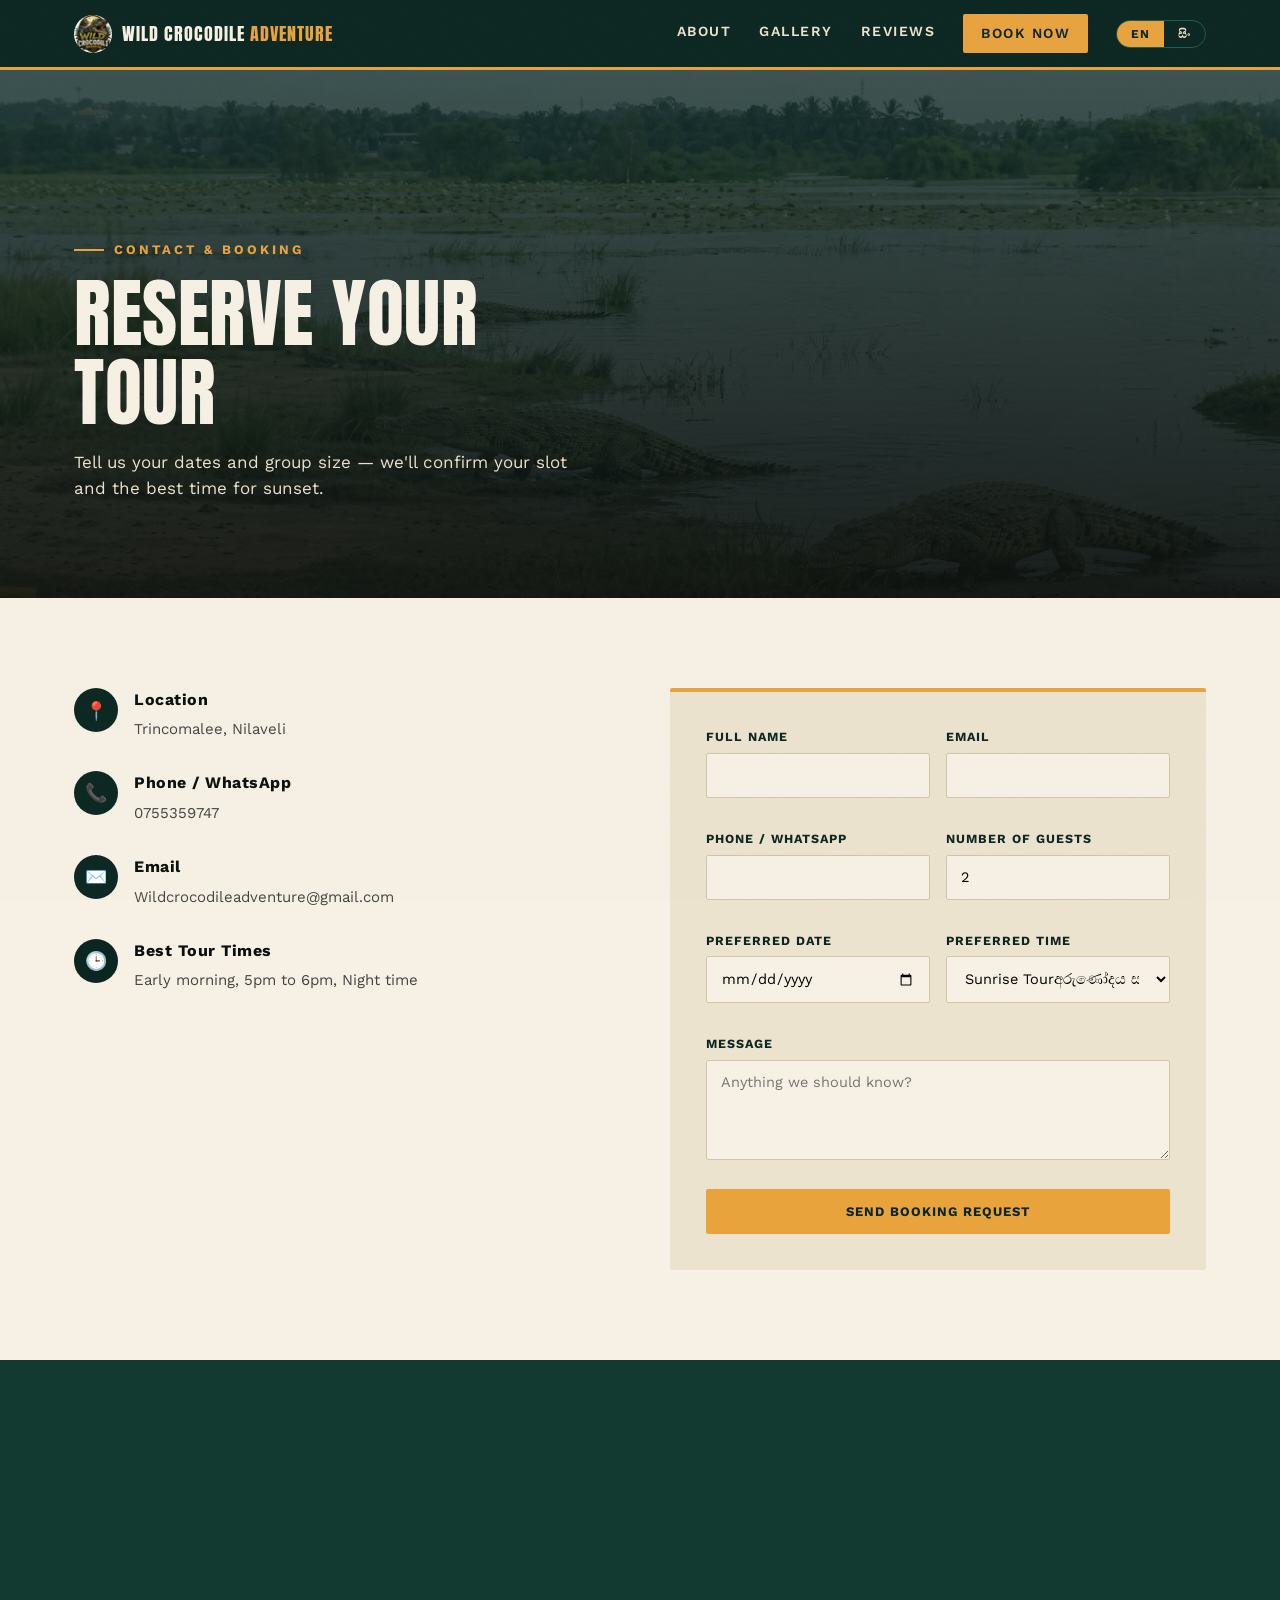
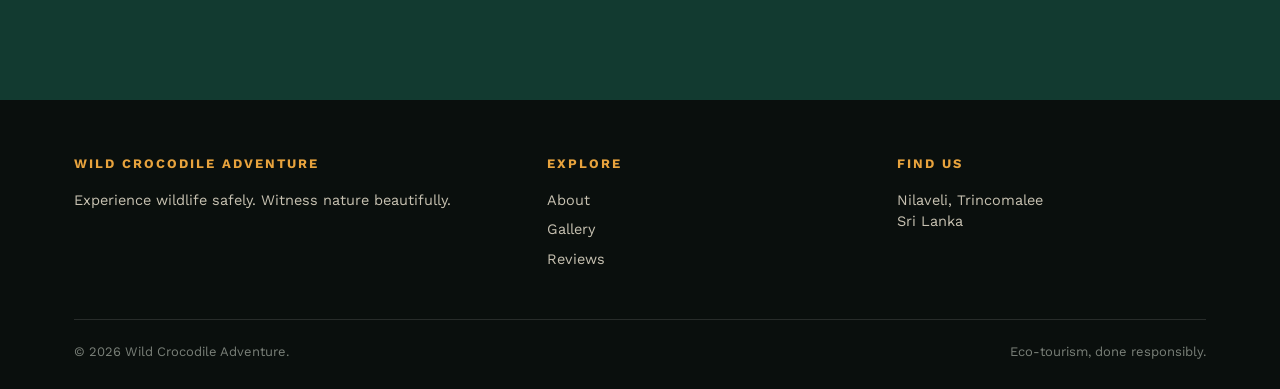
==== contact.html @ 360bce38 "first commit" ====
<!doctype html>
<html lang="en">
  <head>
    <meta charset="UTF-8" />
    <meta name="viewport" content="width=device-width, initial-scale=1.0" />
    <title>Contact & Book — Wild Crocodile Adventure</title>
    <link rel="icon" href="images/e35be057-a3a2-4ab4-bb94-1826bbe59831.jpg" />
    <link rel="stylesheet" href="style.css" />
  </head>
  <body>
    <div class="grain"></div>

    <header>
      <div class="nav">
        <a href="index.html" class="logo">
          <img
            class="mark"
            src="images/logo.jpg"
            alt="Wild Crocodile Adventure logo"
            style="border-radius: 50%; object-fit: cover"
          />
          <span class="name">WILD CROCODILE <span>ADVENTURE</span></span>
        </a>
        <nav class="links">
          <a href="index.html#about"
            ><span lang-en>About</span><span lang-si>අප ගැන</span></a
          >
          <a href="index.html#gallery"
            ><span lang-en>Gallery</span><span lang-si>ඡායාරූප</span></a
          >
          <a href="index.html#reviews"
            ><span lang-en>Reviews</span><span lang-si>ප්‍රතිචාර</span></a
          >
          <a href="contact.html" class="cta"
            ><span lang-en>Book Now</span
            ><span lang-si>දැන් වෙන් කරගන්න</span></a
          >
          <div class="lang-toggle">
            <button data-lang="en">EN</button
            ><button data-lang="si">සිං</button>
          </div>
        </nav>
        <button class="burger">☰</button>
      </div>
    </header>

    <section class="contact-hero">
      <div class="wrap">
        <div class="eyebrow">
          <span lang-en>Contact &amp; Booking</span
          ><span lang-si>සම්බන්ධතා සහ වෙන්කිරීම්</span>
        </div>
        <h1>
          <span lang-en>Reserve Your<br />Tour</span
          ><span lang-si>ඔබේ සංචාරය<br />වෙන් කරගන්න</span>
        </h1>
        <p>
          <span lang-en
            >Tell us your dates and group size — we'll confirm your slot and the
            best time for sunset.</span
          ><span lang-si
            >ඔබේ දින සහ පිරිස් ප්‍රමාණය අපට දන්වන්න — අපි ඔබේ වෙන්කිරීම සහ හිරු
            බැසීම සඳහා වඩාත් සුදුසු වෙලාව තහවුරු කරන්නෙමු.</span
          >
        </p>
      </div>
    </section>

    <section>
      <div class="wrap contact-grid">
        <div class="contact-info">
          <div class="item">
            <div class="ic">📍</div>
            <div>
              <h4><span lang-en>Location</span><span lang-si>ස්ථානය</span></h4>
              <p>
                <span lang-en>Trincomalee, Nilaveli</span
                ><span lang-si>ත්‍රිකුණාමලය, නිලාවැලි</span>
              </p>
            </div>
          </div>
          <div class="item">
            <div class="ic">📞</div>
            <div>
              <h4>
                <span lang-en>Phone / WhatsApp</span
                ><span lang-si>දුරකථනය / WhatsApp</span>
              </h4>
              <a href="tel:0755359747">0755359747</a>
            </div>
          </div>
          <div class="item">
            <div class="ic">✉️</div>
            <div>
              <h4>
                <span lang-en>Email</span><span lang-si>විද්‍යුත් තැපෑල</span>
              </h4>
              <a href="mailto:Wildcrocodileadventure@gmail.com"
                >Wildcrocodileadventure@gmail.com</a
              >
            </div>
          </div>
          <div class="item">
            <div class="ic">🕒</div>
            <div>
              <h4>
                <span lang-en>Best Tour Times</span
                ><span lang-si>සුදුසුම සංචාර වෙලාවන්</span>
              </h4>
              <p>
                <span lang-en>Early morning, 5pm to 6pm, Night time</span
                ><span lang-si>උදේ, 5පෙ සිට 6පෙ දක්වා, රාත්‍රි කාලය</span>
              </p>
            </div>
          </div>
        </div>

        <form class="booking" action="#" method="post">
          <div class="row">
            <div class="field">
              <label
                ><span lang-en>Full Name</span
                ><span lang-si>සම්පූර්ණ නම</span></label
              >
              <input type="text" name="name" required />
            </div>
            <div class="field">
              <label
                ><span lang-en>Email</span
                ><span lang-si>විද්‍යුත් තැපෑල</span></label
              >
              <input type="email" name="email" required />
            </div>
          </div>
          <div class="row">
            <div class="field">
              <label
                ><span lang-en>Phone / WhatsApp</span
                ><span lang-si>දුරකථන අංකය</span></label
              >
              <input type="tel" name="phone" />
            </div>
            <div class="field">
              <label
                ><span lang-en>Number of Guests</span
                ><span lang-si>අමුත්තන් සංඛ්‍යාව</span></label
              >
              <input type="number" name="guests" min="1" value="2" />
            </div>
          </div>
          <div class="row">
            <div class="field">
              <label
                ><span lang-en>Preferred Date</span
                ><span lang-si>කැමති දිනය</span></label
              >
              <input type="date" name="date" />
            </div>
            <div class="field">
              <label
                ><span lang-en>Preferred Time</span
                ><span lang-si>කැමති වෙලාව</span></label
              >
              <select name="time">
                <option>
                  <span lang-en>Sunrise Tour</span
                  ><span lang-si>අරුණෝදය සංචාරය</span>
                </option>
                <option>
                  <span lang-en>Sunset Tour</span
                  ><span lang-si>හිරු බැසීමේ සංචාරය</span>
                </option>
              </select>
            </div>
          </div>
          <div class="field">
            <label
              ><span lang-en>Message</span><span lang-si>පණිවිඩය</span></label
            >
            <textarea
              name="message"
              placeholder="Anything we should know?"
            ></textarea>
          </div>
          <button type="submit" class="btn btn-gold">
            <span lang-en>Send Booking Request</span
            ><span lang-si>වෙන්කිරීම් ඉල්ලීම යවන්න</span>
          </button>
        </form>
      </div>
    </section>

    <div class="map-strip">
      <iframe
        src="https://www.google.com/maps?q=Nilaveli,Trincomalee,Sri+Lanka&output=embed"
        loading="lazy"
        allowfullscreen
      ></iframe>
    </div>

    <footer>
      <div class="wrap">
        <div class="footer-grid">
          <div>
            <h4>Wild Crocodile Adventure</h4>
            <p>
              <span lang-en
                >Experience wildlife safely. Witness nature beautifully.</span
              ><span lang-si
                >ආරක්ෂිතව වනජීවී අත්දැකීම. ලස්සනින් සොබාදහම නරඹන්න.</span
              >
            </p>
          </div>
          <div>
            <h4><span lang-en>Explore</span><span lang-si>ගවේෂණය</span></h4>
            <a href="index.html#about"
              ><span lang-en>About</span><span lang-si>අප ගැන</span></a
            >
            <a href="index.html#gallery"
              ><span lang-en>Gallery</span><span lang-si>ඡායාරූප</span></a
            >
            <a href="index.html#reviews"
              ><span lang-en>Reviews</span><span lang-si>ප්‍රතිචාර</span></a
            >
          </div>
          <div>
            <h4>
              <span lang-en>Find Us</span><span lang-si>අප සොයාගන්න</span>
            </h4>
            <p>
              <span lang-en>Nilaveli, Trincomalee<br />Sri Lanka</span
              ><span lang-si>නිලාවැලි, ත්‍රිකුණාමලය<br />ශ්‍රී ලංකාව</span>
            </p>
          </div>
        </div>
        <div class="foot-bottom">
          <span>© 2026 Wild Crocodile Adventure.</span>
          <span
            ><span lang-en>Eco-tourism, done responsibly.</span
            ><span lang-si>වගකීමෙන් කරන පරිසර සංචාරක ක්‍රමවේදය.</span></span
          >
        </div>
      </div>
    </footer>

    <script src="script.js"></script>
  </body>
</html>
---- style.css ----
@import url('https://fonts.googleapis.com/css2?family=Anton&family=Work+Sans:wght@400;500;600;700&family=Caveat:wght@600&display=swap');

:root{
  --swamp-dark:#0b2620;
  --swamp:#123a30;
  --teal:#1d5c4d;
  --gold:#e8a33d;
  --amber:#f2c265;
  --sand:#ece3cf;
  --bone:#f6f1e4;
  --ink:#0a0f0d;
  --danger:#b3431e;
  --radius:2px;
}

*{box-sizing:border-box;}
html{scroll-behavior:smooth;}
body{
  margin:0;
  background:var(--bone);
  color:var(--ink);
  font-family:'Work Sans',sans-serif;
  font-weight:400;
  line-height:1.5;
}
h1,h2,h3,.display{
  font-family:'Anton',sans-serif;
  font-weight:400;
  letter-spacing:0.5px;
  text-transform:uppercase;
  line-height:1.05;
}
a{color:inherit;text-decoration:none;}
img{max-width:100%;display:block;}
.wrap{max-width:1180px;margin:0 auto;padding:0 24px;}

/* texture */
.grain{
  position:fixed;inset:0;pointer-events:none;z-index:9999;opacity:0.035;
  background-image:url("data:image/svg+xml,%3Csvg xmlns='http://www.w3.org/2000/svg' width='120' height='120'%3E%3Cfilter id='n'%3E%3CfeTurbulence type='fractalNoise' baseFrequency='0.9' numOctaves='2' stitchTiles='stitch'/%3E%3C/filter%3E%3Crect width='100%25' height='100%25' filter='url(%23n)'/%3E%3C/svg%3E");
}

/* header */
header{
  position:sticky;top:0;z-index:100;
  background:var(--swamp-dark);
  border-bottom:3px solid var(--gold);
}
.nav{
  display:flex;align-items:center;justify-content:space-between;
  padding:14px 24px;max-width:1180px;margin:0 auto;
}
.logo{
  display:flex;align-items:center;gap:10px;
  color:var(--bone);
}
.logo .mark{
  width:38px;height:38px;border-radius:50%;
  background:var(--gold);
  display:flex;align-items:center;justify-content:center;
  font-family:'Anton';color:var(--swamp-dark);font-size:20px;
}
.logo .name{font-family:'Anton';font-size:18px;letter-spacing:1px;}
.logo .name span{color:var(--gold);}
nav.links{display:flex;gap:28px;align-items:center;}
nav.links a{
  color:var(--sand);font-size:14px;letter-spacing:1.5px;text-transform:uppercase;font-weight:600;
  position:relative;padding-bottom:4px;
}
nav.links a:hover{color:var(--gold);}
nav.links a.cta{
  background:var(--gold);color:var(--swamp-dark);padding:9px 18px;border-radius:2px;
}
nav.links a.cta:hover{background:var(--amber);color:var(--swamp-dark);}
.lang-toggle{
  display:flex;border:1px solid var(--teal);border-radius:20px;overflow:hidden;
}
.lang-toggle button{
  background:transparent;border:none;color:var(--sand);padding:6px 14px;font-size:12px;
  font-weight:700;letter-spacing:1px;cursor:pointer;font-family:'Work Sans';
}
.lang-toggle button.active{background:var(--gold);color:var(--swamp-dark);}
.burger{display:none;background:none;border:none;color:var(--bone);font-size:26px;cursor:pointer;}

@media (max-width:820px){
  nav.links{
    position:fixed;top:67px;left:0;right:0;background:var(--swamp-dark);
    flex-direction:column;padding:20px;gap:18px;transform:translateY(-130%);
    transition:transform .3s ease;border-bottom:3px solid var(--gold);
  }
  nav.links.open{transform:translateY(0);}
  .burger{display:block;}
}

/* hero */
.hero{
  position:relative;min-height:92vh;display:flex;align-items:flex-end;
  background:linear-gradient(180deg, rgba(11,38,32,.15) 0%, rgba(11,38,32,.55) 55%, rgba(10,15,13,.92) 100%), url('images/b4b93872-730b-4ddd-b8c2-a4dbeed906d0.jpg') center 60%/cover no-repeat;
  padding:140px 0 70px;
}
.hero-inner{position:relative;z-index:2;}
.eyebrow{
  color:var(--gold);font-weight:700;letter-spacing:3px;text-transform:uppercase;font-size:13px;
  display:flex;align-items:center;gap:10px;margin-bottom:14px;
}
.eyebrow::before{content:"";width:30px;height:2px;background:var(--gold);}
.hero h1{
  color:var(--bone);font-size:clamp(48px,9vw,108px);margin:0 0 18px;
}
.hero h1 .line2{color:var(--gold);}
.hero p.sub{
  color:var(--sand);font-size:clamp(16px,2vw,20px);max-width:560px;margin:0 0 32px;font-weight:500;
}
.hero-ctas{display:flex;gap:16px;flex-wrap:wrap;}
.btn{
  display:inline-block;padding:15px 30px;font-weight:700;letter-spacing:1px;text-transform:uppercase;
  font-size:13px;border-radius:2px;border:2px solid transparent;cursor:pointer;font-family:'Work Sans';
}
.btn-gold{background:var(--gold);color:var(--swamp-dark);}
.btn-gold:hover{background:var(--amber);}
.btn-outline{border-color:var(--sand);color:var(--bone);}
.btn-outline:hover{border-color:var(--gold);color:var(--gold);}

.ripple-tag{
  position:absolute;right:24px;bottom:36px;z-index:2;
  writing-mode:vertical-rl;color:var(--sand);font-size:12px;letter-spacing:3px;
  opacity:.7;text-transform:uppercase;
}

/* torn divider, the signature element */
.torn{
  position:relative;height:46px;background:var(--bone);
}
.torn::before{
  content:"";position:absolute;top:-1px;left:0;right:0;height:46px;
  background:var(--bone);
  clip-path:polygon(0% 100%,2% 30%,5% 80%,8% 10%,11% 60%,14% 20%,17% 90%,20% 35%,23% 70%,26% 15%,29% 55%,32% 5%,35% 75%,38% 25%,41% 65%,44% 0%,47% 50%,50% 90%,53% 20%,56% 60%,59% 10%,62% 80%,65% 30%,68% 70%,71% 5%,74% 55%,77% 15%,80% 85%,83% 25%,86% 65%,89% 10%,92% 50%,95% 90%,98% 20%,100% 100%);
}
.torn.flip{transform:scaleY(-1);}

/* sections */
section{padding:90px 0;}
.section-dark{background:var(--swamp-dark);color:var(--bone);}
.section-head{max-width:680px;margin-bottom:56px;}
.section-head .eyebrow{color:var(--danger);}
.section-dark .section-head .eyebrow{color:var(--gold);}
.section-head h2{font-size:clamp(34px,5vw,56px);margin:0 0 16px;}
.section-head p{font-size:17px;color:#3c4a44;max-width:560px;}
.section-dark .section-head p{color:var(--sand);}

/* about grid */
.about-grid{display:grid;grid-template-columns:1.1fr .9fr;gap:60px;align-items:center;}
.about-grid p{font-size:16.5px;margin-bottom:18px;color:#2c3733;}
.about-img{position:relative;}
.about-img img{border-radius:2px;box-shadow:0 30px 60px -20px rgba(0,0,0,.4);}
.about-img .pill{
  position:absolute;bottom:-22px;left:-22px;background:var(--gold);color:var(--swamp-dark);
  padding:16px 22px;font-family:'Anton';font-size:14px;letter-spacing:1px;border-radius:2px;
  box-shadow:0 10px 25px rgba(0,0,0,.25);
}
@media(max-width:820px){.about-grid{grid-template-columns:1fr;gap:36px;}.about-img .pill{left:0;}}

/* feature strip */
.features{display:grid;grid-template-columns:repeat(3,1fr);gap:1px;background:rgba(255,255,255,.12);}
.feature{
  background:var(--swamp-dark);padding:40px 32px;
}
.feature .num{color:var(--gold);font-family:'Anton';font-size:14px;letter-spacing:2px;margin-bottom:14px;display:block;}
.feature h3{font-size:22px;margin:0 0 10px;color:var(--bone);}
.feature p{color:var(--sand);font-size:15px;margin:0;}
@media(max-width:820px){.features{grid-template-columns:1fr;}}

/* gallery */
.gallery{
  display:grid;grid-template-columns:repeat(4,1fr);grid-auto-rows:200px;gap:10px;
}
.gallery a{display:block;overflow:hidden;border-radius:2px;position:relative;}
.gallery img{width:100%;height:100%;object-fit:cover;transition:transform .5s ease;}
.gallery a:hover img{transform:scale(1.07);}
.g-big{grid-column:span 2;grid-row:span 2;}
@media(max-width:820px){
  .gallery{grid-template-columns:repeat(2,1fr);grid-auto-rows:160px;}
  .g-big{grid-column:span 2;grid-row:span 1;}
}

/* sunset section */
.sunset{
  position:relative;background:url('images/ad986d16-4cee-4405-a127-003cddb97ef6.jpg') center/cover no-repeat;
  padding:120px 0;
}
.sunset::before{content:"";position:absolute;inset:0;background:linear-gradient(180deg, rgba(10,15,13,.2), rgba(10,15,13,.85));}
.sunset-inner{position:relative;z-index:2;max-width:620px;}
.sunset .eyebrow{color:var(--gold);}
.sunset h2{color:var(--bone);font-size:clamp(34px,5vw,54px);margin:0 0 18px;}
.sunset p{color:var(--sand);font-size:17px;}

/* reviews */
.reviews{display:grid;grid-template-columns:repeat(3,1fr);gap:28px;}
.review{
  background:var(--sand);padding:32px 28px;border-radius:2px;position:relative;
  border-top:3px solid var(--gold);
}
.review .stars{color:var(--gold);font-size:15px;margin-bottom:14px;letter-spacing:2px;}
.review p{font-size:15.5px;color:#2c3733;margin:0 0 18px;font-style:italic;}
.review .who{font-family:'Anton';font-size:14px;letter-spacing:1px;color:var(--swamp-dark);}
.review .who span{display:block;font-family:'Work Sans';font-weight:500;text-transform:none;letter-spacing:0;color:#5c655f;font-size:13px;margin-top:2px;}
@media(max-width:900px){.reviews{grid-template-columns:1fr;}}

/* cta band */
.cta-band{
  background:var(--gold);color:var(--swamp-dark);padding:60px 0;text-align:center;
}
.cta-band h2{font-size:clamp(28px,5vw,44px);margin:0 0 22px;}
.cta-band .btn-dark{background:var(--swamp-dark);color:var(--bone);}
.cta-band .btn-dark:hover{background:var(--ink);}

/* footer */
footer{background:var(--ink);color:var(--sand);padding:54px 0 28px;}
.footer-grid{display:grid;grid-template-columns:1.4fr 1fr 1fr;gap:40px;margin-bottom:40px;}
.footer-grid h4{color:var(--gold);font-size:13px;letter-spacing:2px;margin:0 0 16px;text-transform:uppercase;font-family:'Work Sans';font-weight:700;}
.footer-grid p,.footer-grid a{font-size:14.5px;color:#c8c2b2;display:block;margin-bottom:8px;}
.footer-grid a:hover{color:var(--gold);}
.foot-bottom{border-top:1px solid rgba(255,255,255,.12);padding-top:22px;font-size:13px;color:#7a8079;display:flex;justify-content:space-between;flex-wrap:wrap;gap:10px;}
@media(max-width:820px){.footer-grid{grid-template-columns:1fr;}}

/* contact page */
.contact-hero{
  background:linear-gradient(180deg, rgba(11,38,32,.75), rgba(10,15,13,.92)), url('images/c8c35f78-ea11-4f8b-8e21-9432f005e266.jpg') center/cover;
  padding:170px 0 80px;color:var(--bone);
}
.contact-hero h1{font-size:clamp(40px,7vw,76px);margin:0 0 14px;}
.contact-hero p{color:var(--sand);max-width:520px;font-size:17px;}
.contact-grid{display:grid;grid-template-columns:1fr 1fr;gap:60px;}
.contact-info .item{display:flex;gap:16px;margin-bottom:30px;align-items:flex-start;}
.contact-info .ic{
  width:44px;height:44px;border-radius:50%;background:var(--swamp-dark);color:var(--gold);
  display:flex;align-items:center;justify-content:center;flex-shrink:0;font-size:18px;
}
.contact-info h4{margin:0 0 6px;font-size:16px;font-family:'Work Sans';font-weight:700;letter-spacing:.5px;}
.contact-info p,.contact-info a{margin:0;color:#444;font-size:15px;}
.contact-info a:hover{color:var(--teal);}

form.booking{background:var(--sand);padding:36px;border-radius:2px;border-top:4px solid var(--gold);}
form.booking .row{display:grid;grid-template-columns:1fr 1fr;gap:16px;margin-bottom:16px;}
form.booking label{font-size:12.5px;font-weight:700;letter-spacing:1px;text-transform:uppercase;display:block;margin-bottom:6px;color:var(--swamp-dark);}
form.booking input,form.booking select,form.booking textarea{
  width:100%;padding:13px 14px;border:1px solid #cfc6ab;background:var(--bone);font-family:'Work Sans';
  font-size:14.5px;border-radius:2px;
}
form.booking textarea{resize:vertical;min-height:100px;}
form.booking .field{margin-bottom:16px;}
form.booking button{width:100%;border:none;margin-top:6px;}
@media(max-width:820px){.contact-grid{grid-template-columns:1fr;}form.booking .row{grid-template-columns:1fr;}}

.map-strip{height:340px;background:var(--swamp);position:relative;overflow:hidden;}
.map-strip iframe{width:100%;height:100%;border:0;filter:saturate(.8) contrast(1.05);}

[lang-si]{display:none;}
html.si [lang-en]{display:none;}
html.si [lang-si]{display:initial;}
html.si .stars-label{display:none;}
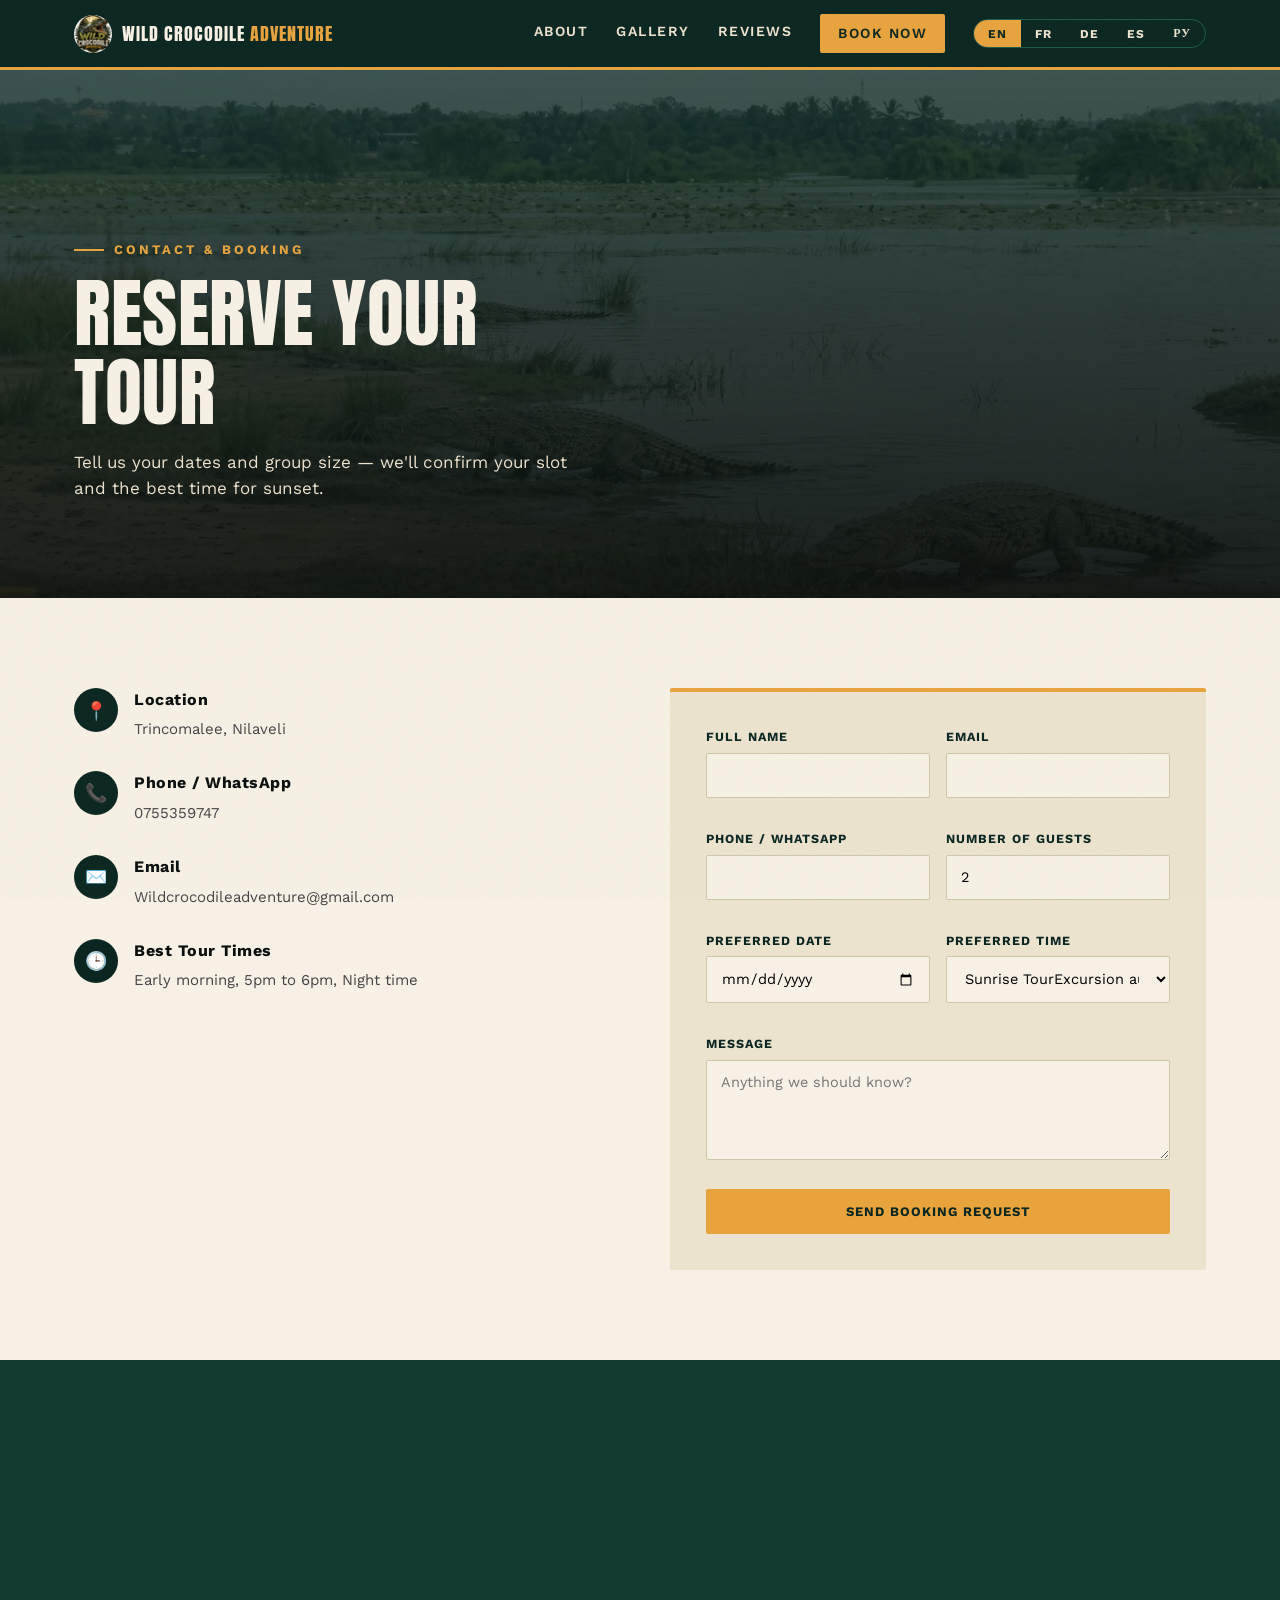
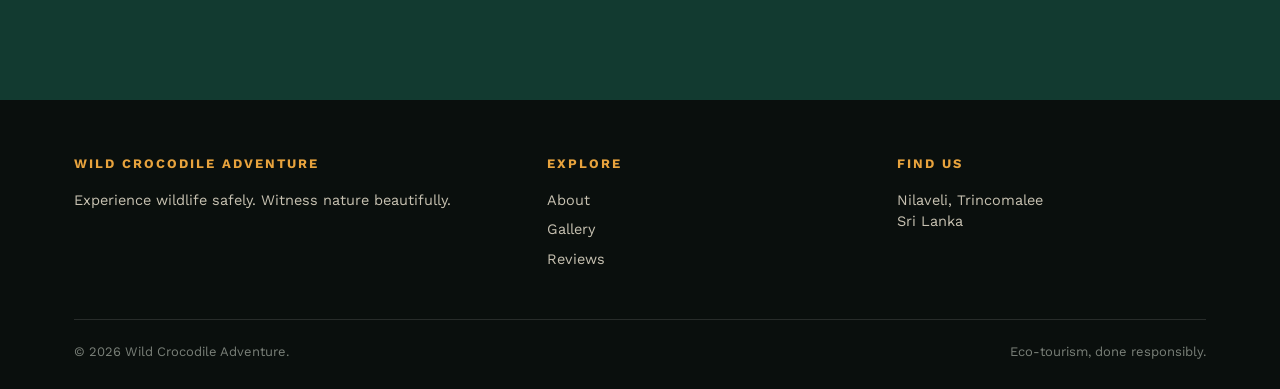
==== commit df7efa9e: "amélioration 1" ====
--- a/contact.html
+++ b/contact.html
@@ -23,21 +23,30 @@
         </a>
         <nav class="links">
           <a href="index.html#about"
-            ><span lang-en>About</span><span lang-si>අප ගැන</span></a
+            ><span lang-en>About</span><span lang-fr>À propos</span
+            ><span lang-de>Über</span><span lang-es>Acerca de</span
+            ><span lang-ru>О нас</span></a
           >
           <a href="index.html#gallery"
-            ><span lang-en>Gallery</span><span lang-si>ඡායාරූප</span></a
+            ><span lang-en>Gallery</span><span lang-fr>Galerie</span
+            ><span lang-de>Galerie</span><span lang-es>Galería</span
+            ><span lang-ru>Галерея</span></a
           >
           <a href="index.html#reviews"
-            ><span lang-en>Reviews</span><span lang-si>ප්‍රතිචාර</span></a
+            ><span lang-en>Reviews</span><span lang-fr>Avis</span
+            ><span lang-de>Bewertungen</span><span lang-es>Reseñas</span
+            ><span lang-ru>Отзывы</span></a
           >
           <a href="contact.html" class="cta"
             ><span lang-en>Book Now</span
-            ><span lang-si>දැන් වෙන් කරගන්න</span></a
+            ><span lang-fr>Réserver maintenant</span
+            ><span lang-de>Jetzt buchen</span><span lang-es>Reservar ahora</span
+            ><span lang-ru>Забронировать сейчас</span></a
           >
           <div class="lang-toggle">
-            <button data-lang="en">EN</button
-            ><button data-lang="si">සිං</button>
+            <button data-lang="en">EN</button><button data-lang="fr">FR</button
+            ><button data-lang="de">DE</button><button data-lang="es">ES</button
+            ><button data-lang="ru">РУ</button>
           </div>
         </nav>
         <button class="burger">☰</button>
@@ -48,19 +57,35 @@
       <div class="wrap">
         <div class="eyebrow">
           <span lang-en>Contact &amp; Booking</span
-          ><span lang-si>සම්බන්ධතා සහ වෙන්කිරීම්</span>
+          ><span lang-fr>Contact & Réservation</span
+          ><span lang-de>Kontakt & Buchung</span
+          ><span lang-es>Contacto & Reserva</span
+          ><span lang-ru>Контакты & Бронирование</span>
         </div>
         <h1>
           <span lang-en>Reserve Your<br />Tour</span
-          ><span lang-si>ඔබේ සංචාරය<br />වෙන් කරගන්න</span>
+          ><span lang-fr>Réservez votre<br />Excursion</span
+          ><span lang-de>Buchen Sie Ihre<br />Tour</span
+          ><span lang-es>Reserve su<br />Tour</span
+          ><span lang-ru>Зарезервируйте вашу<br />Экскурсию</span>
         </h1>
         <p>
           <span lang-en
             >Tell us your dates and group size — we'll confirm your slot and the
             best time for sunset.</span
-          ><span lang-si
-            >ඔබේ දින සහ පිරිස් ප්‍රමාණය අපට දන්වන්න — අපි ඔබේ වෙන්කිරීම සහ හිරු
-            බැසීම සඳහා වඩාත් සුදුසු වෙලාව තහවුරු කරන්නෙමු.</span
+          ><span lang-fr
+            >Dites-nous vos dates et la taille de votre groupe — nous
+            confirmerons votre créneau et la meilleure heure pour le coucher de
+            soleil.</span
+          ><span lang-de
+            >Teilen Sie uns Ihre Termine und Gruppengröße mit — wir bestätigen
+            Ihren Platz und die beste Zeit für den Sonnenuntergang.</span
+          ><span lang-es
+            >Cuéntanos tus fechas y tamaño del grupo — confirmaremos tu horario
+            y la mejor hora para el atardecer.</span
+          ><span lang-ru
+            >Расскажите нам ваши даты и размер группы — мы подтвердим ваш слот и
+            лучшее время для заката.</span
           >
         </p>
       </div>
@@ -72,10 +97,17 @@
           <div class="item">
             <div class="ic">📍</div>
             <div>
-              <h4><span lang-en>Location</span><span lang-si>ස්ථානය</span></h4>
+              <h4>
+                <span lang-en>Location</span><span lang-fr>Localisation</span
+                ><span lang-de>Ort</span><span lang-es>Ubicación</span
+                ><span lang-ru>Местоположение</span>
+              </h4>
               <p>
                 <span lang-en>Trincomalee, Nilaveli</span
-                ><span lang-si>ත්‍රිකුණාමලය, නිලාවැලි</span>
+                ><span lang-fr>Trincomali, Nilaveli</span
+                ><span lang-de>Trincomalee, Nilaveli</span
+                ><span lang-es>Trincomalee, Nilaveli</span
+                ><span lang-ru>Тринкомали, Ниловели</span>
               </p>
             </div>
           </div>
@@ -84,7 +116,10 @@
             <div>
               <h4>
                 <span lang-en>Phone / WhatsApp</span
-                ><span lang-si>දුරකථනය / WhatsApp</span>
+                ><span lang-fr>Téléphone / WhatsApp</span
+                ><span lang-de>Telefon / WhatsApp</span
+                ><span lang-es>Teléfono / WhatsApp</span
+                ><span lang-ru>Телефон / WhatsApp</span>
               </h4>
               <a href="tel:0755359747">0755359747</a>
             </div>
@@ -93,7 +128,10 @@
             <div class="ic">✉️</div>
             <div>
               <h4>
-                <span lang-en>Email</span><span lang-si>විද්‍යුත් තැපෑල</span>
+                <span lang-en>Email</span><span lang-fr>Email</span
+                ><span lang-de>Email</span
+                ><span lang-es>Correo electrónico</span
+                ><span lang-ru>Электронная почта</span>
               </h4>
               <a href="mailto:Wildcrocodileadventure@gmail.com"
                 >Wildcrocodileadventure@gmail.com</a
@@ -105,29 +143,45 @@
             <div>
               <h4>
                 <span lang-en>Best Tour Times</span
-                ><span lang-si>සුදුසුම සංචාර වෙලාවන්</span>
+                ><span lang-fr>Meilleures heures d'excursion</span
+                ><span lang-de>Beste Touren-Zeiten</span
+                ><span lang-es>Mejores horarios de tours</span
+                ><span lang-ru>Лучшие времена туров</span>
               </h4>
               <p>
                 <span lang-en>Early morning, 5pm to 6pm, Night time</span
-                ><span lang-si>උදේ, 5පෙ සිට 6පෙ දක්වා, රාත්‍රි කාලය</span>
+                ><span lang-fr>Tôt le matin, 17h à 18h, Nuit</span
+                ><span lang-de
+                  >Frühmorgens, 17:00 bis 18:00 Uhr, Nachtszeit</span
+                ><span lang-es>Madrugada, 17:00 a 18:00, Noche</span
+                ><span lang-ru>Ранее утро, 17:00 до 18:00, Ночное время</span>
               </p>
             </div>
           </div>
         </div>
 
-        <form class="booking" action="#" method="post">
+        <form
+          class="booking"
+          action="mailto:Wildcrocodileadventure@gmail.com"
+          method="POST"
+          enctype="text/plain"
+        >
           <div class="row">
             <div class="field">
               <label
-                ><span lang-en>Full Name</span
-                ><span lang-si>සම්පූර්ණ නම</span></label
+                ><span lang-en>Full Name</span><span lang-fr>Nom complet</span
+                ><span lang-de>Vollständiger Name</span
+                ><span lang-es>Nombre completo</span
+                ><span lang-ru>Полное имя</span></label
               >
               <input type="text" name="name" required />
             </div>
             <div class="field">
               <label
-                ><span lang-en>Email</span
-                ><span lang-si>විද්‍යුත් තැපෑල</span></label
+                ><span lang-en>Email</span><span lang-fr>Email</span
+                ><span lang-de>Email</span
+                ><span lang-es>Correo electrónico</span
+                ><span lang-ru>Электронная почта</span></label
               >
               <input type="email" name="email" required />
             </div>
@@ -136,14 +190,20 @@
             <div class="field">
               <label
                 ><span lang-en>Phone / WhatsApp</span
-                ><span lang-si>දුරකථන අංකය</span></label
+                ><span lang-fr>Téléphone / WhatsApp</span
+                ><span lang-de>Telefon / WhatsApp</span
+                ><span lang-es>Teléfono / WhatsApp</span
+                ><span lang-ru>Телефон / WhatsApp</span></label
               >
               <input type="tel" name="phone" />
             </div>
             <div class="field">
               <label
                 ><span lang-en>Number of Guests</span
-                ><span lang-si>අමුත්තන් සංඛ්‍යාව</span></label
+                ><span lang-fr>Nombre de clients</span
+                ><span lang-de>Anzahl der Gäste</span
+                ><span lang-es>Número de huéspedes</span
+                ><span lang-ru>Количество гостей</span></label
               >
               <input type="number" name="guests" min="1" value="2" />
             </div>
@@ -152,30 +212,44 @@
             <div class="field">
               <label
                 ><span lang-en>Preferred Date</span
-                ><span lang-si>කැමති දිනය</span></label
+                ><span lang-fr>Date préférée</span
+                ><span lang-de>Bevorzugtes Datum</span
+                ><span lang-es>Fecha preferida</span
+                ><span lang-ru>Предпочитаемая дата</span></label
               >
               <input type="date" name="date" />
             </div>
             <div class="field">
               <label
                 ><span lang-en>Preferred Time</span
-                ><span lang-si>කැමති වෙලාව</span></label
+                ><span lang-fr>Heure préférée</span
+                ><span lang-de>Bevorzugte Zeit</span
+                ><span lang-es>Hora preferida</span
+                ><span lang-ru>Предпочитаемое время</span></label
               >
               <select name="time">
-                <option>
+                <option value="sunrise">
                   <span lang-en>Sunrise Tour</span
-                  ><span lang-si>අරුණෝදය සංචාරය</span>
+                  ><span lang-fr>Excursion au lever du soleil</span
+                  ><span lang-de>Sonnenaufgangs-Tour</span
+                  ><span lang-es>Tour al amanecer</span
+                  ><span lang-ru>Тур на восходе</span>
                 </option>
-                <option>
+                <option value="sunset">
                   <span lang-en>Sunset Tour</span
-                  ><span lang-si>හිරු බැසීමේ සංචාරය</span>
+                  ><span lang-fr>Excursion au coucher du soleil</span
+                  ><span lang-de>Sonnenuntergangs-Tour</span
+                  ><span lang-es>Tour al atardecer</span
+                  ><span lang-ru>Тур на закате</span>
                 </option>
               </select>
             </div>
           </div>
           <div class="field">
             <label
-              ><span lang-en>Message</span><span lang-si>පණිවිඩය</span></label
+              ><span lang-en>Message</span><span lang-fr>Message</span
+              ><span lang-de>Nachricht</span><span lang-es>Mensaje</span
+              ><span lang-ru>Сообщение</span></label
             >
             <textarea
               name="message"
@@ -184,7 +258,10 @@
           </div>
           <button type="submit" class="btn btn-gold">
             <span lang-en>Send Booking Request</span
-            ><span lang-si>වෙන්කිරීම් ඉල්ලීම යවන්න</span>
+            ><span lang-fr>Envoyer la demande de réservation</span
+            ><span lang-de>Buchungsanfrage senden</span
+            ><span lang-es>Enviar solicitud de reserva</span
+            ><span lang-ru>Отправить запрос на бронирование</span>
           </button>
         </form>
       </div>
@@ -243,6 +320,7 @@
       </div>
     </footer>
 
+    <script src="translations.js"></script>
     <script src="script.js"></script>
   </body>
 </html>
--- a/style.css
+++ b/style.css
@@ -255,7 +255,14 @@
 .map-strip{height:340px;background:var(--swamp);position:relative;overflow:hidden;}
 .map-strip iframe{width:100%;height:100%;border:0;filter:saturate(.8) contrast(1.05);}
 
-[lang-si]{display:none;}
+[lang-fr],[lang-de],[lang-es],[lang-ru],[lang-si]{display:none;}
+html.fr [lang-en]{display:none;}
+html.fr [lang-fr]{display:initial;}
+html.de [lang-en]{display:none;}
+html.de [lang-de]{display:initial;}
+html.es [lang-en]{display:none;}
+html.es [lang-es]{display:initial;}
+html.ru [lang-en]{display:none;}
+html.ru [lang-ru]{display:initial;}
 html.si [lang-en]{display:none;}
 html.si [lang-si]{display:initial;}
-html.si .stars-label{display:none;}
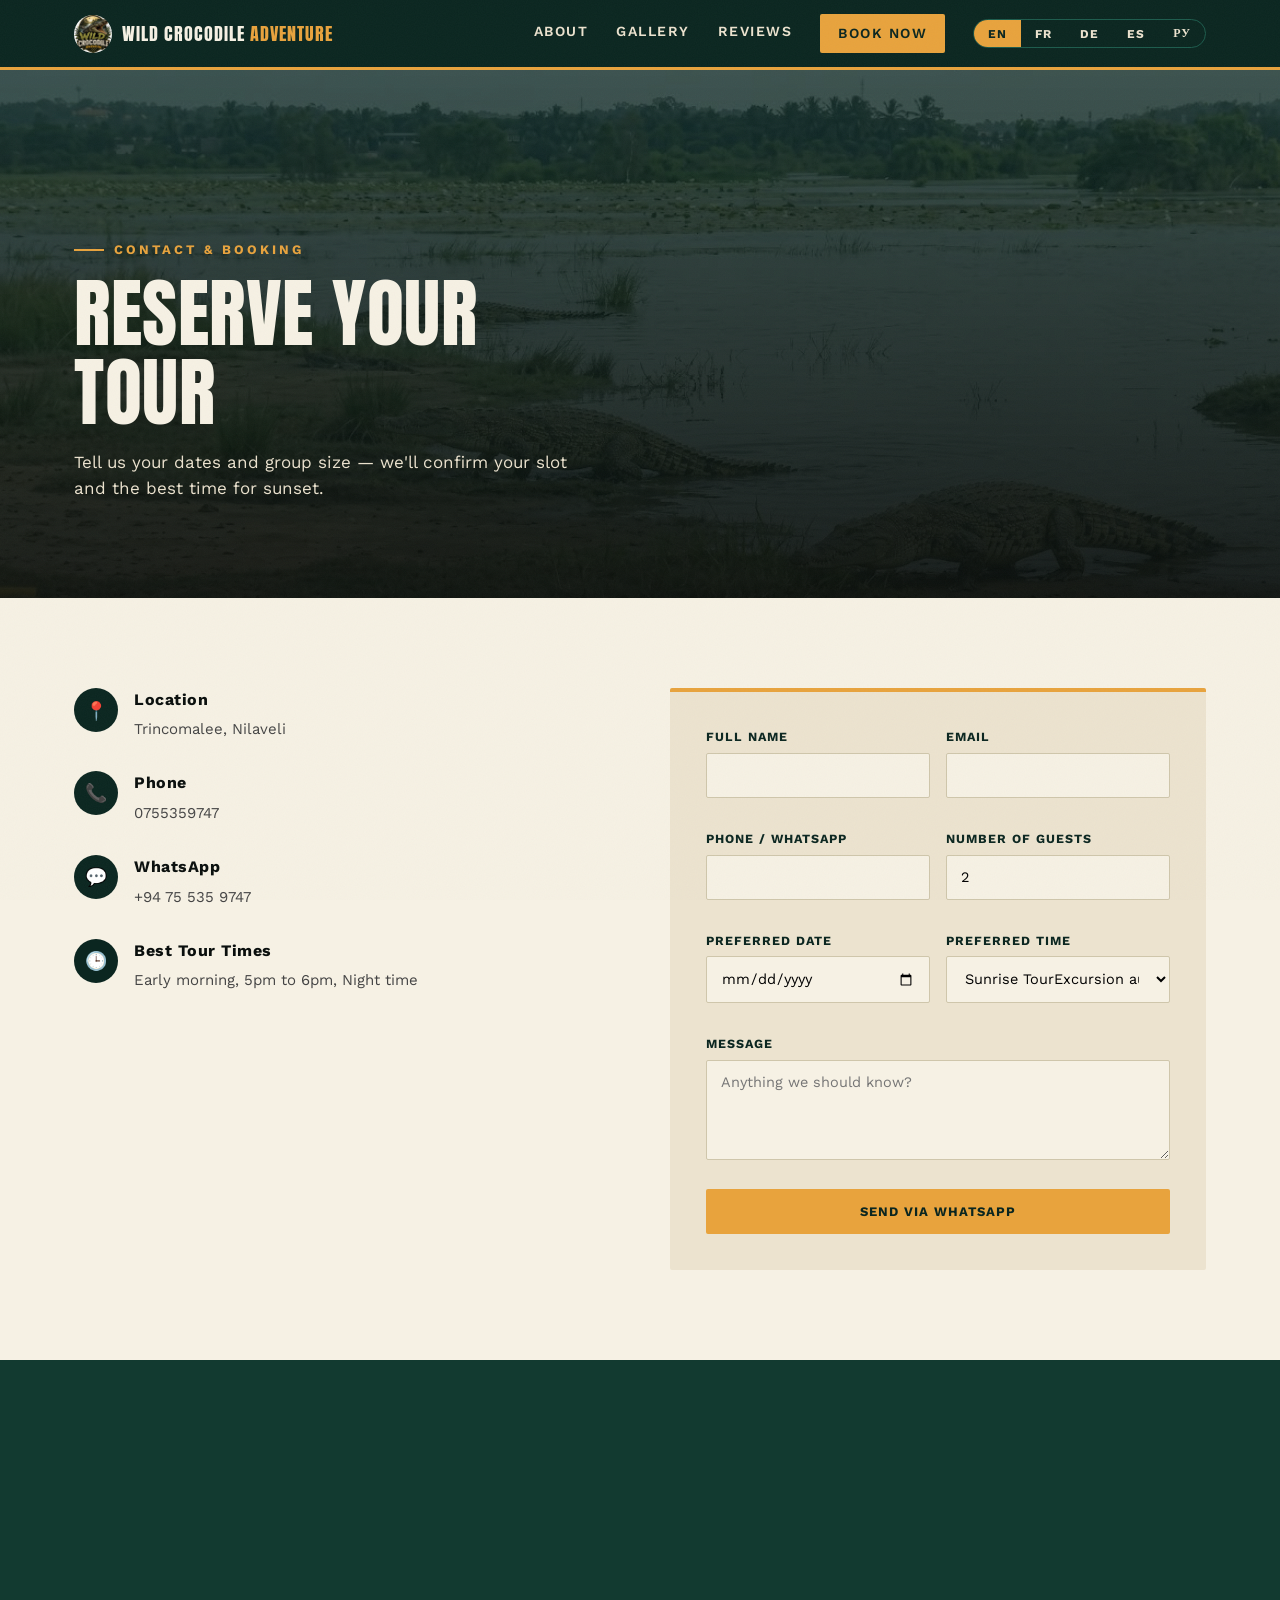
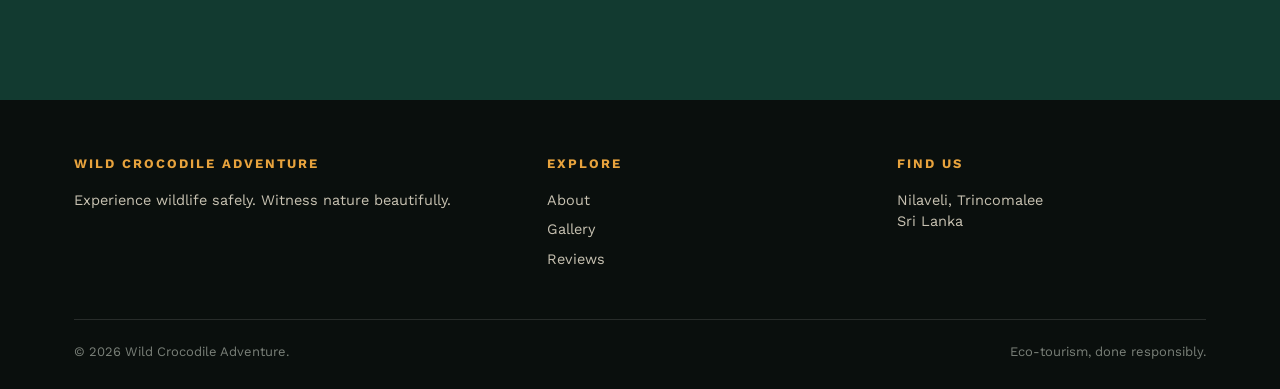
==== commit 3131afb3: "change mail via whatsapp" ====
--- a/contact.html
+++ b/contact.html
@@ -115,27 +115,19 @@
             <div class="ic">📞</div>
             <div>
               <h4>
-                <span lang-en>Phone / WhatsApp</span
-                ><span lang-fr>Téléphone / WhatsApp</span
-                ><span lang-de>Telefon / WhatsApp</span
-                ><span lang-es>Teléfono / WhatsApp</span
-                ><span lang-ru>Телефон / WhatsApp</span>
+                <span lang-en>Phone</span><span lang-fr>Téléphone</span
+                ><span lang-de>Telefon</span><span lang-es>Teléfono</span
+                ><span lang-ru>Телефон</span>
               </h4>
               <a href="tel:0755359747">0755359747</a>
             </div>
           </div>
           <div class="item">
-            <div class="ic">✉️</div>
+            <div class="ic">💬</div>
             <div>
-              <h4>
-                <span lang-en>Email</span><span lang-fr>Email</span
-                ><span lang-de>Email</span
-                ><span lang-es>Correo electrónico</span
-                ><span lang-ru>Электронная почта</span>
-              </h4>
-              <a href="mailto:Wildcrocodileadventure@gmail.com"
-                >Wildcrocodileadventure@gmail.com</a
-              >
+              <h4>WhatsApp</h4>
+              <a href="https://wa.me/94755359747" target="_blank" rel="noopener"
+                >+94 75 535 9747</a>
             </div>
           </div>
           <div class="item">
@@ -160,12 +152,7 @@
           </div>
         </div>
 
-        <form
-          class="booking"
-          action="mailto:Wildcrocodileadventure@gmail.com"
-          method="POST"
-          enctype="text/plain"
-        >
+        <form class="booking" id="booking-form">
           <div class="row">
             <div class="field">
               <label
@@ -195,7 +182,7 @@
                 ><span lang-es>Teléfono / WhatsApp</span
                 ><span lang-ru>Телефон / WhatsApp</span></label
               >
-              <input type="tel" name="phone" />
+              <input type="tel" name="phone" required />
             </div>
             <div class="field">
               <label
@@ -257,11 +244,11 @@
             ></textarea>
           </div>
           <button type="submit" class="btn btn-gold">
-            <span lang-en>Send Booking Request</span
-            ><span lang-fr>Envoyer la demande de réservation</span
-            ><span lang-de>Buchungsanfrage senden</span
-            ><span lang-es>Enviar solicitud de reserva</span
-            ><span lang-ru>Отправить запрос на бронирование</span>
+            <span lang-en>Send via WhatsApp</span
+            ><span lang-fr>Envoyer via WhatsApp</span
+            ><span lang-de>Über WhatsApp senden</span
+            ><span lang-es>Enviar por WhatsApp</span
+            ><span lang-ru>Отправить через WhatsApp</span>
           </button>
         </form>
       </div>
@@ -269,7 +256,8 @@
 
     <div class="map-strip">
       <iframe
-        src="https://www.google.com/maps?q=Nilaveli,Trincomalee,Sri+Lanka&output=embed"
+        src="https://www.google.com/maps?q=M683%2BJM5%20Wild%20Crocodile%20Adventure%2C%20Nilaveli&output=embed"
+        title="Wild Crocodile Adventure, M683+JM5, Nilaveli"
         loading="lazy"
         allowfullscreen
       ></iframe>
--- a/style.css
+++ b/style.css
@@ -203,7 +203,7 @@
 .review .stars{color:var(--gold);font-size:15px;margin-bottom:14px;letter-spacing:2px;}
 .review p{font-size:15.5px;color:#2c3733;margin:0 0 18px;font-style:italic;}
 .review .who{font-family:'Anton';font-size:14px;letter-spacing:1px;color:var(--swamp-dark);}
-.review .who span{display:block;font-family:'Work Sans';font-weight:500;text-transform:none;letter-spacing:0;color:#5c655f;font-size:13px;margin-top:2px;}
+.review .who > span{display:block;font-family:'Work Sans';font-weight:500;text-transform:none;letter-spacing:0;color:#5c655f;font-size:13px;margin-top:2px;}
 @media(max-width:900px){.reviews{grid-template-columns:1fr;}}
 
 /* cta band */
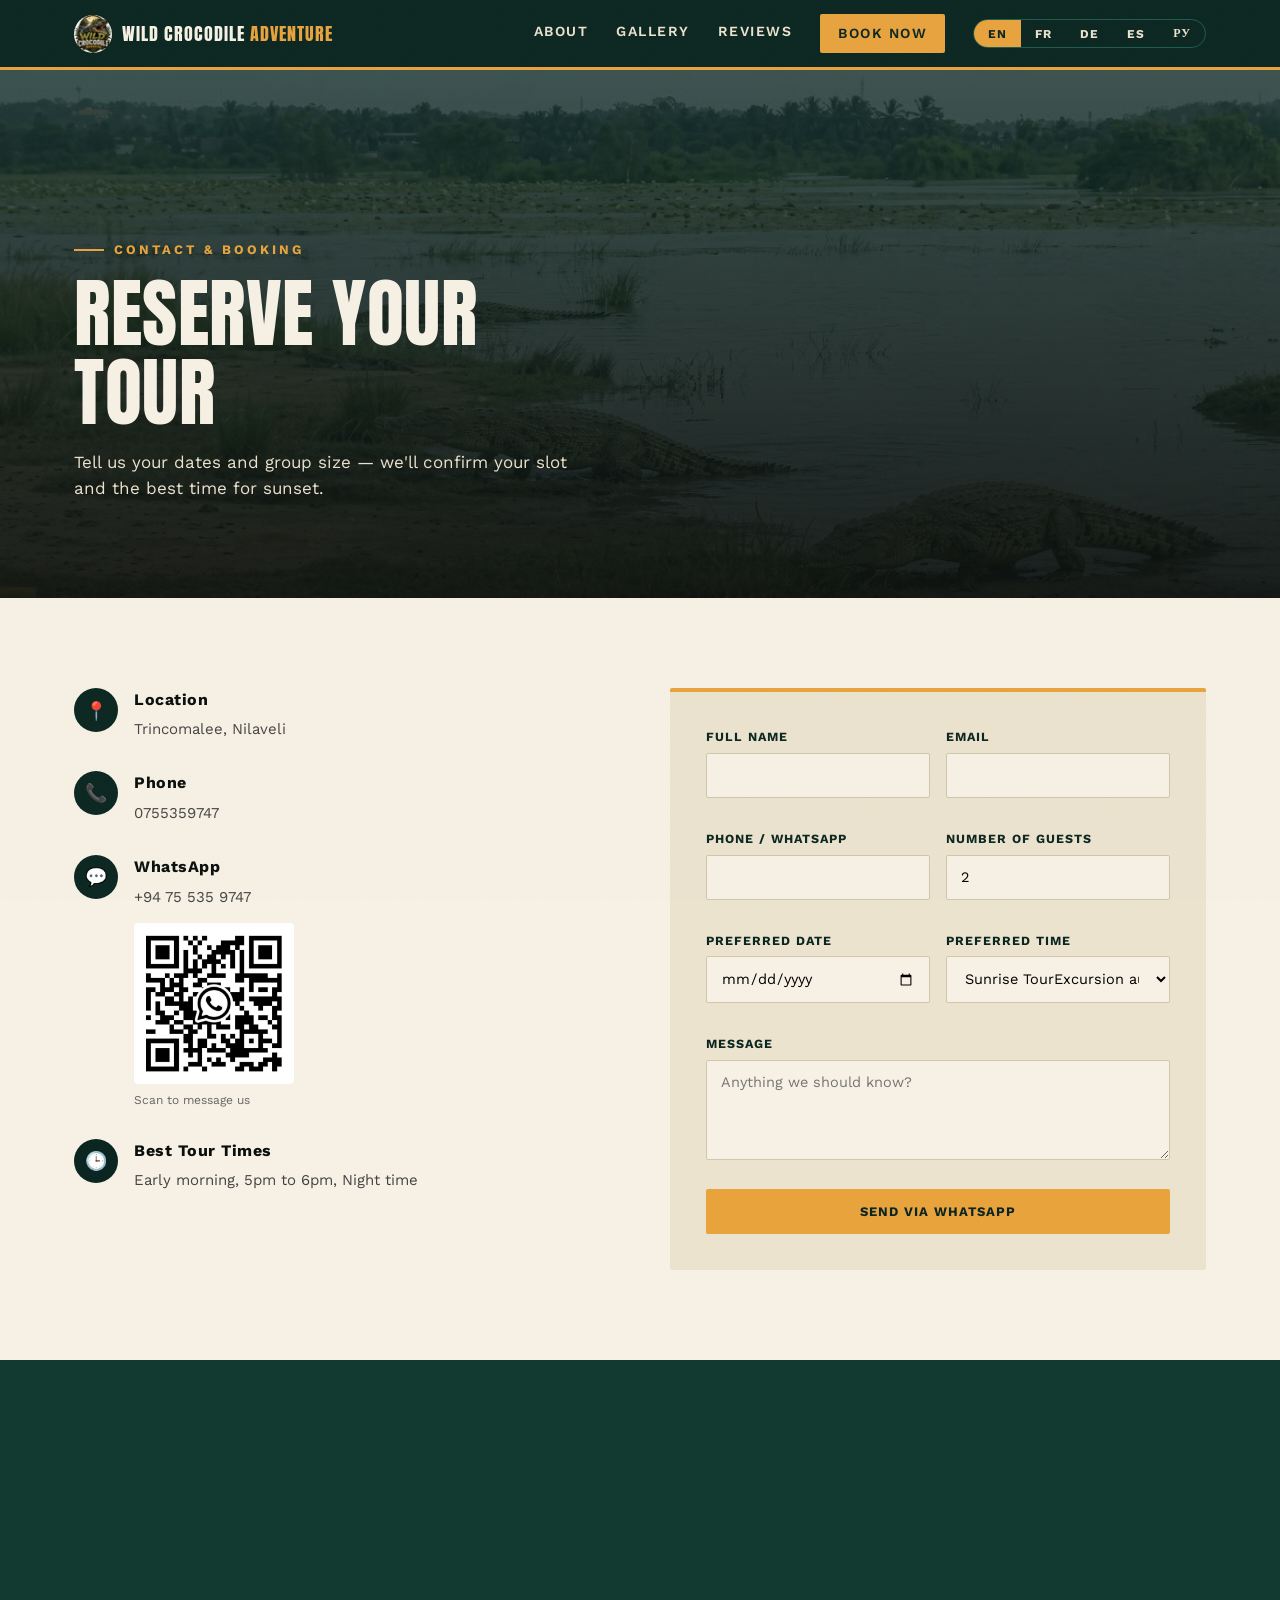
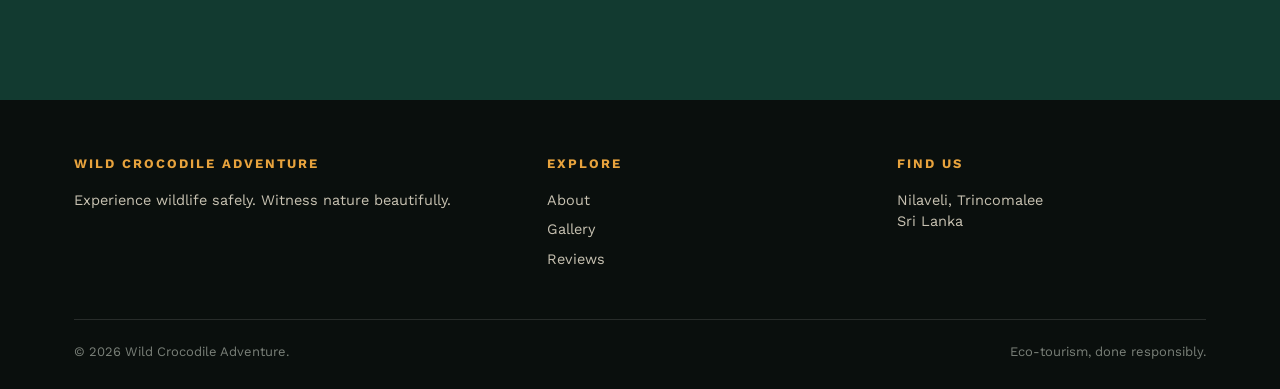
==== commit 1be8f255: "qrcode message" ====
--- a/contact.html
+++ b/contact.html
@@ -128,6 +128,22 @@
               <h4>WhatsApp</h4>
               <a href="https://wa.me/94755359747" target="_blank" rel="noopener"
                 >+94 75 535 9747</a>
+              <a
+                class="whatsapp-qr"
+                href="https://wa.me/94755359747"
+                target="_blank"
+                rel="noopener"
+                aria-label="Open WhatsApp chat"
+              >
+                <img src="images/whatsapp-qr.jpeg" alt="WhatsApp QR code" />
+              </a>
+              <p class="qr-hint">
+                <span lang-en>Scan to message us</span
+                ><span lang-fr>Scannez pour nous écrire</span
+                ><span lang-de>Scannen, um uns zu schreiben</span
+                ><span lang-es>Escanea para escribirnos</span
+                ><span lang-ru>Отсканируйте, чтобы написать нам</span>
+              </p>
             </div>
           </div>
           <div class="item">
--- a/style.css
+++ b/style.css
@@ -239,6 +239,9 @@
 .contact-info h4{margin:0 0 6px;font-size:16px;font-family:'Work Sans';font-weight:700;letter-spacing:.5px;}
 .contact-info p,.contact-info a{margin:0;color:#444;font-size:15px;}
 .contact-info a:hover{color:var(--teal);}
+.contact-info .whatsapp-qr{display:block;width:160px;margin-top:14px;}
+.contact-info .whatsapp-qr img{display:block;width:100%;height:auto;border-radius:4px;}
+.contact-info .qr-hint{margin-top:7px;font-size:12px;color:#666;}
 
 form.booking{background:var(--sand);padding:36px;border-radius:2px;border-top:4px solid var(--gold);}
 form.booking .row{display:grid;grid-template-columns:1fr 1fr;gap:16px;margin-bottom:16px;}
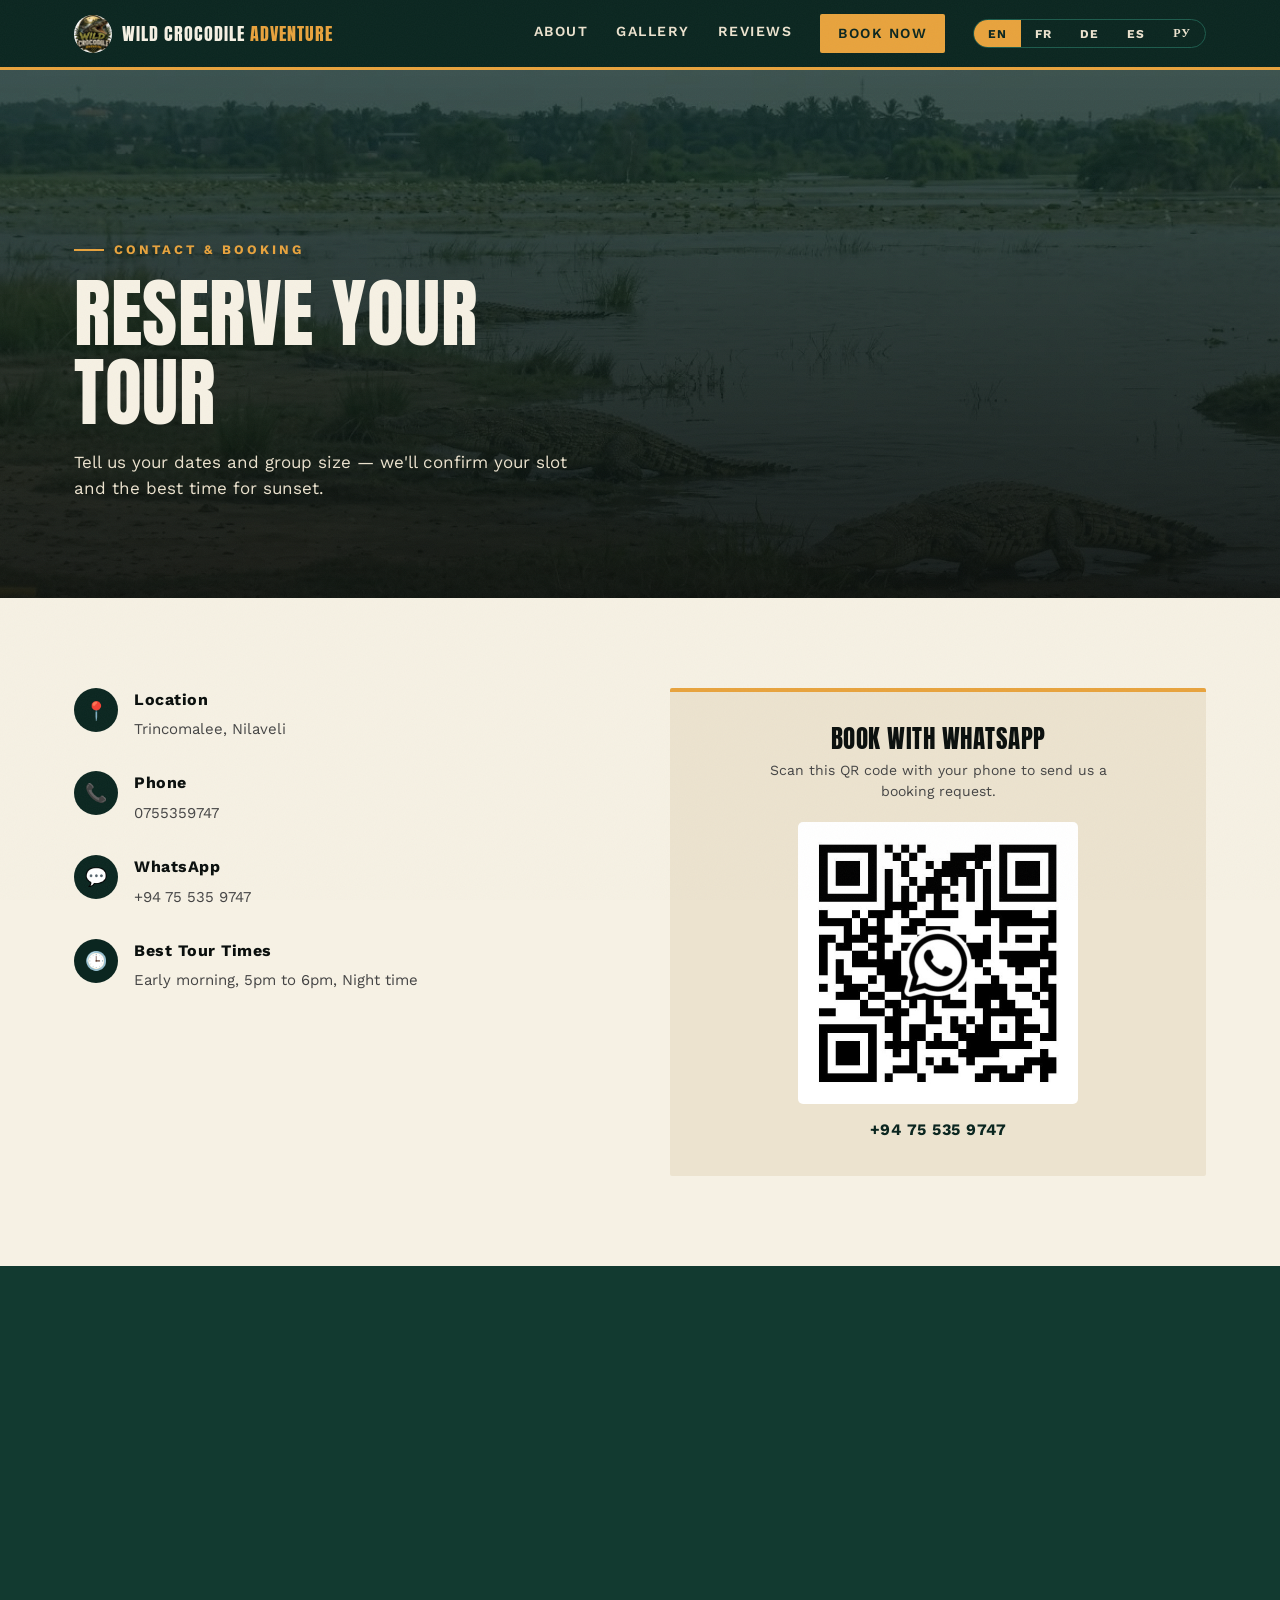
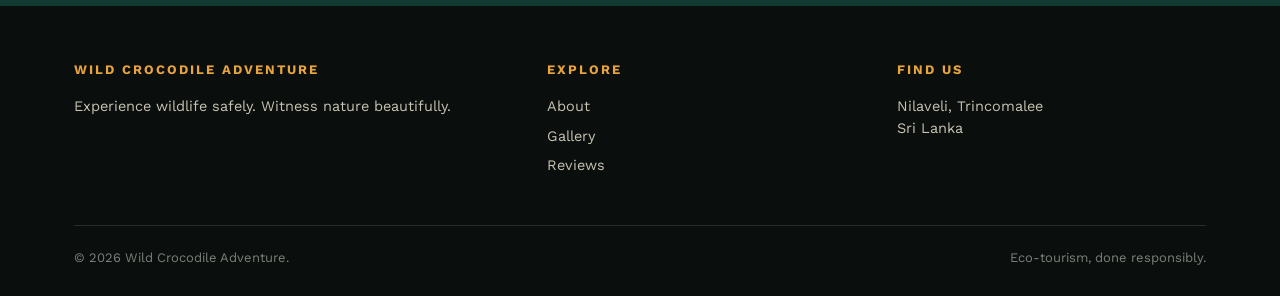
==== commit c2e8a35c: "amélioration 6" ====
--- a/contact.html
+++ b/contact.html
@@ -128,22 +128,6 @@
               <h4>WhatsApp</h4>
               <a href="https://wa.me/94755359747" target="_blank" rel="noopener"
                 >+94 75 535 9747</a>
-              <a
-                class="whatsapp-qr"
-                href="https://wa.me/94755359747"
-                target="_blank"
-                rel="noopener"
-                aria-label="Open WhatsApp chat"
-              >
-                <img src="images/whatsapp-qr.jpeg" alt="WhatsApp QR code" />
-              </a>
-              <p class="qr-hint">
-                <span lang-en>Scan to message us</span
-                ><span lang-fr>Scannez pour nous écrire</span
-                ><span lang-de>Scannen, um uns zu schreiben</span
-                ><span lang-es>Escanea para escribirnos</span
-                ><span lang-ru>Отсканируйте, чтобы написать нам</span>
-              </p>
             </div>
           </div>
           <div class="item">
@@ -168,6 +152,25 @@
           </div>
         </div>
 
+        <div class="desktop-booking-qr">
+          <h3>
+            <span lang-en>Book with WhatsApp</span
+            ><span lang-fr>Réservez avec WhatsApp</span
+            ><span lang-de>Über WhatsApp buchen</span
+            ><span lang-es>Reserva con WhatsApp</span
+            ><span lang-ru>Забронируйте через WhatsApp</span>
+          </h3>
+          <p>
+            <span lang-en>Scan this QR code with your phone to send us a booking request.</span
+            ><span lang-fr>Scannez ce QR code avec votre téléphone pour nous envoyer une demande de réservation.</span
+            ><span lang-de>Scannen Sie diesen QR-Code mit Ihrem Handy, um uns eine Buchungsanfrage zu senden.</span
+            ><span lang-es>Escanea este código QR con tu teléfono para enviarnos una solicitud de reserva.</span
+            ><span lang-ru>Отсканируйте QR-код телефоном, чтобы отправить запрос на бронирование.</span>
+          </p>
+          <img src="images/whatsapp-qr.jpeg" alt="WhatsApp booking QR code" />
+          <strong>+94 75 535 9747</strong>
+        </div>
+
         <form class="booking" id="booking-form">
           <div class="row">
             <div class="field">
--- a/style.css
+++ b/style.css
@@ -239,9 +239,11 @@
 .contact-info h4{margin:0 0 6px;font-size:16px;font-family:'Work Sans';font-weight:700;letter-spacing:.5px;}
 .contact-info p,.contact-info a{margin:0;color:#444;font-size:15px;}
 .contact-info a:hover{color:var(--teal);}
-.contact-info .whatsapp-qr{display:block;width:160px;margin-top:14px;}
-.contact-info .whatsapp-qr img{display:block;width:100%;height:auto;border-radius:4px;}
-.contact-info .qr-hint{margin-top:7px;font-size:12px;color:#666;}
+.desktop-booking-qr{display:none;background:var(--sand);padding:34px;border-radius:2px;border-top:4px solid var(--gold);text-align:center;align-items:center;flex-direction:column;justify-content:center;}
+.desktop-booking-qr h3{margin:0 0 8px;font-size:25px;}
+.desktop-booking-qr p{max-width:390px;margin:0 auto 20px;color:#444;font-size:14px;}
+.desktop-booking-qr img{display:block;width:min(280px,100%);height:auto;border-radius:5px;}
+.desktop-booking-qr strong{margin-top:14px;color:var(--swamp-dark);letter-spacing:.5px;}
 
 form.booking{background:var(--sand);padding:36px;border-radius:2px;border-top:4px solid var(--gold);}
 form.booking .row{display:grid;grid-template-columns:1fr 1fr;gap:16px;margin-bottom:16px;}
@@ -253,6 +255,7 @@
 form.booking textarea{resize:vertical;min-height:100px;}
 form.booking .field{margin-bottom:16px;}
 form.booking button{width:100%;border:none;margin-top:6px;}
+@media(min-width:821px){.desktop-booking-qr{display:flex;}form.booking{display:none;}}
 @media(max-width:820px){.contact-grid{grid-template-columns:1fr;}form.booking .row{grid-template-columns:1fr;}}
 
 .map-strip{height:340px;background:var(--swamp);position:relative;overflow:hidden;}
